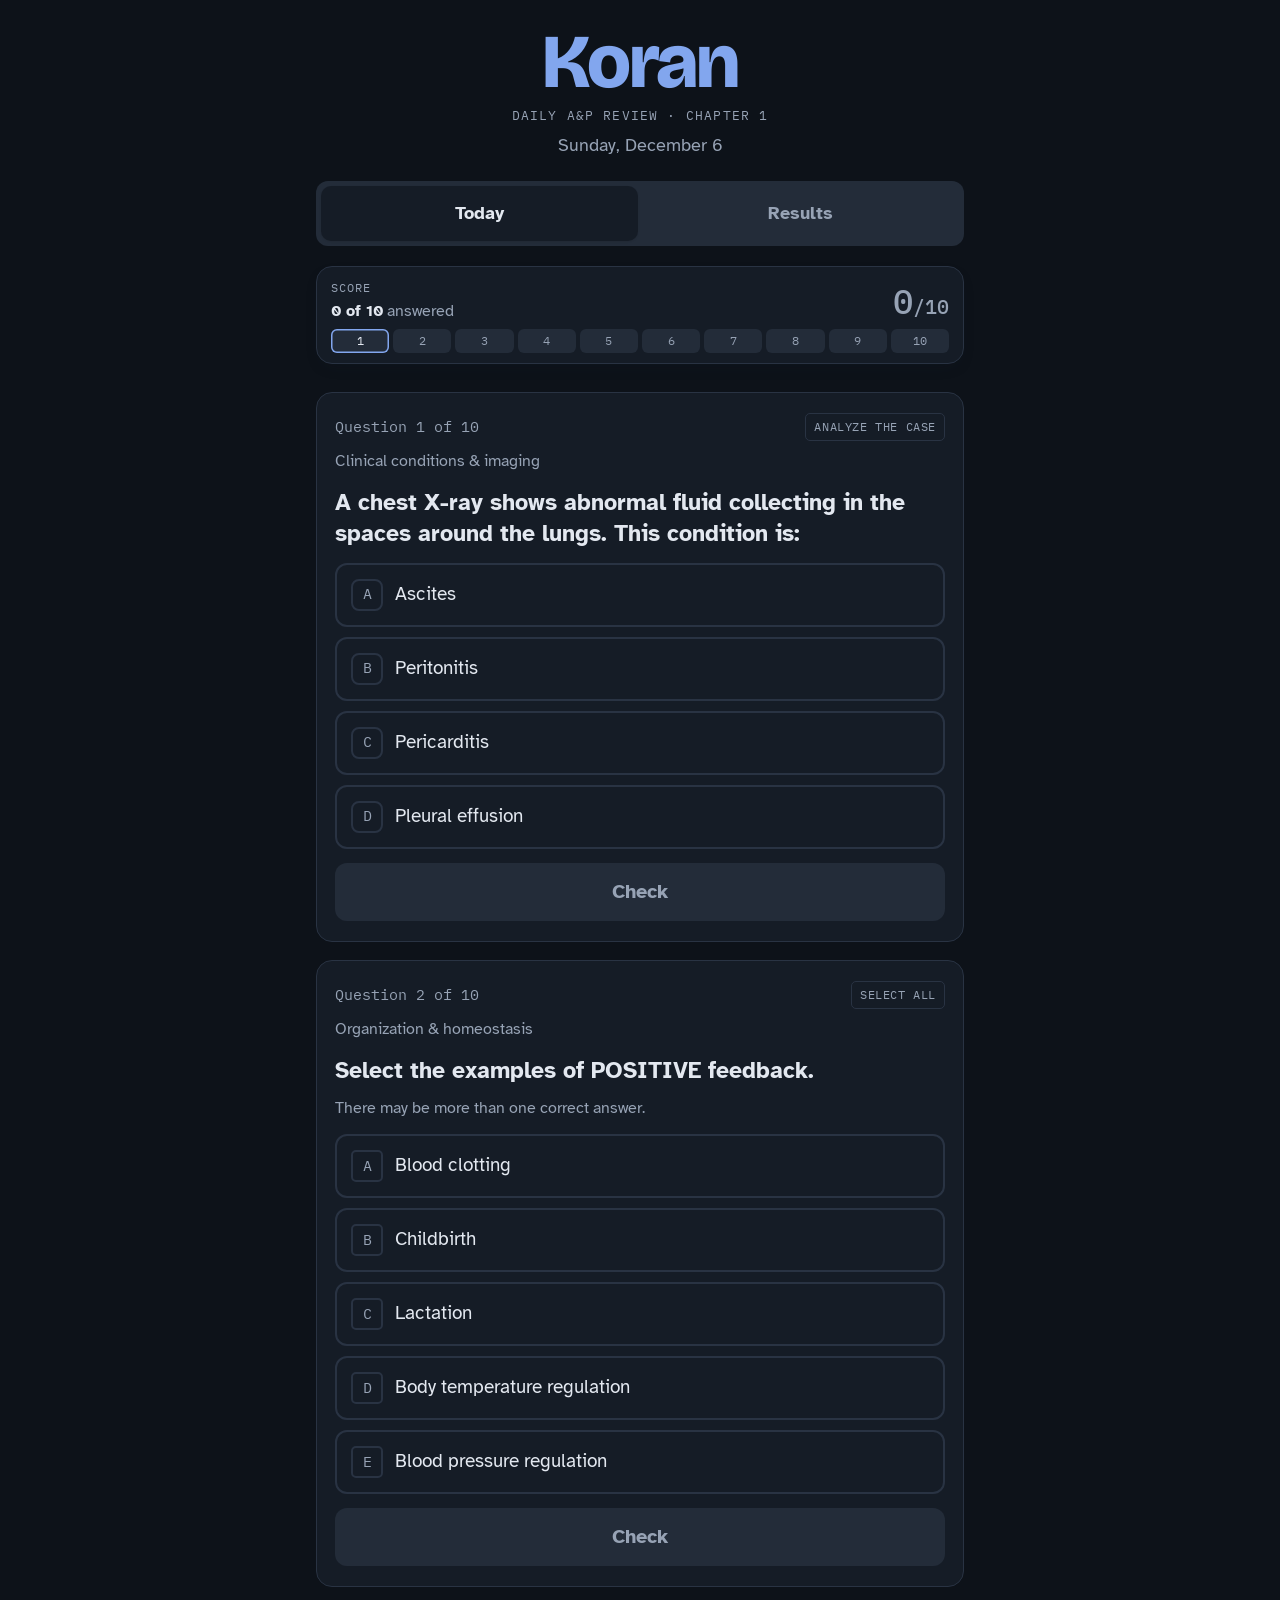
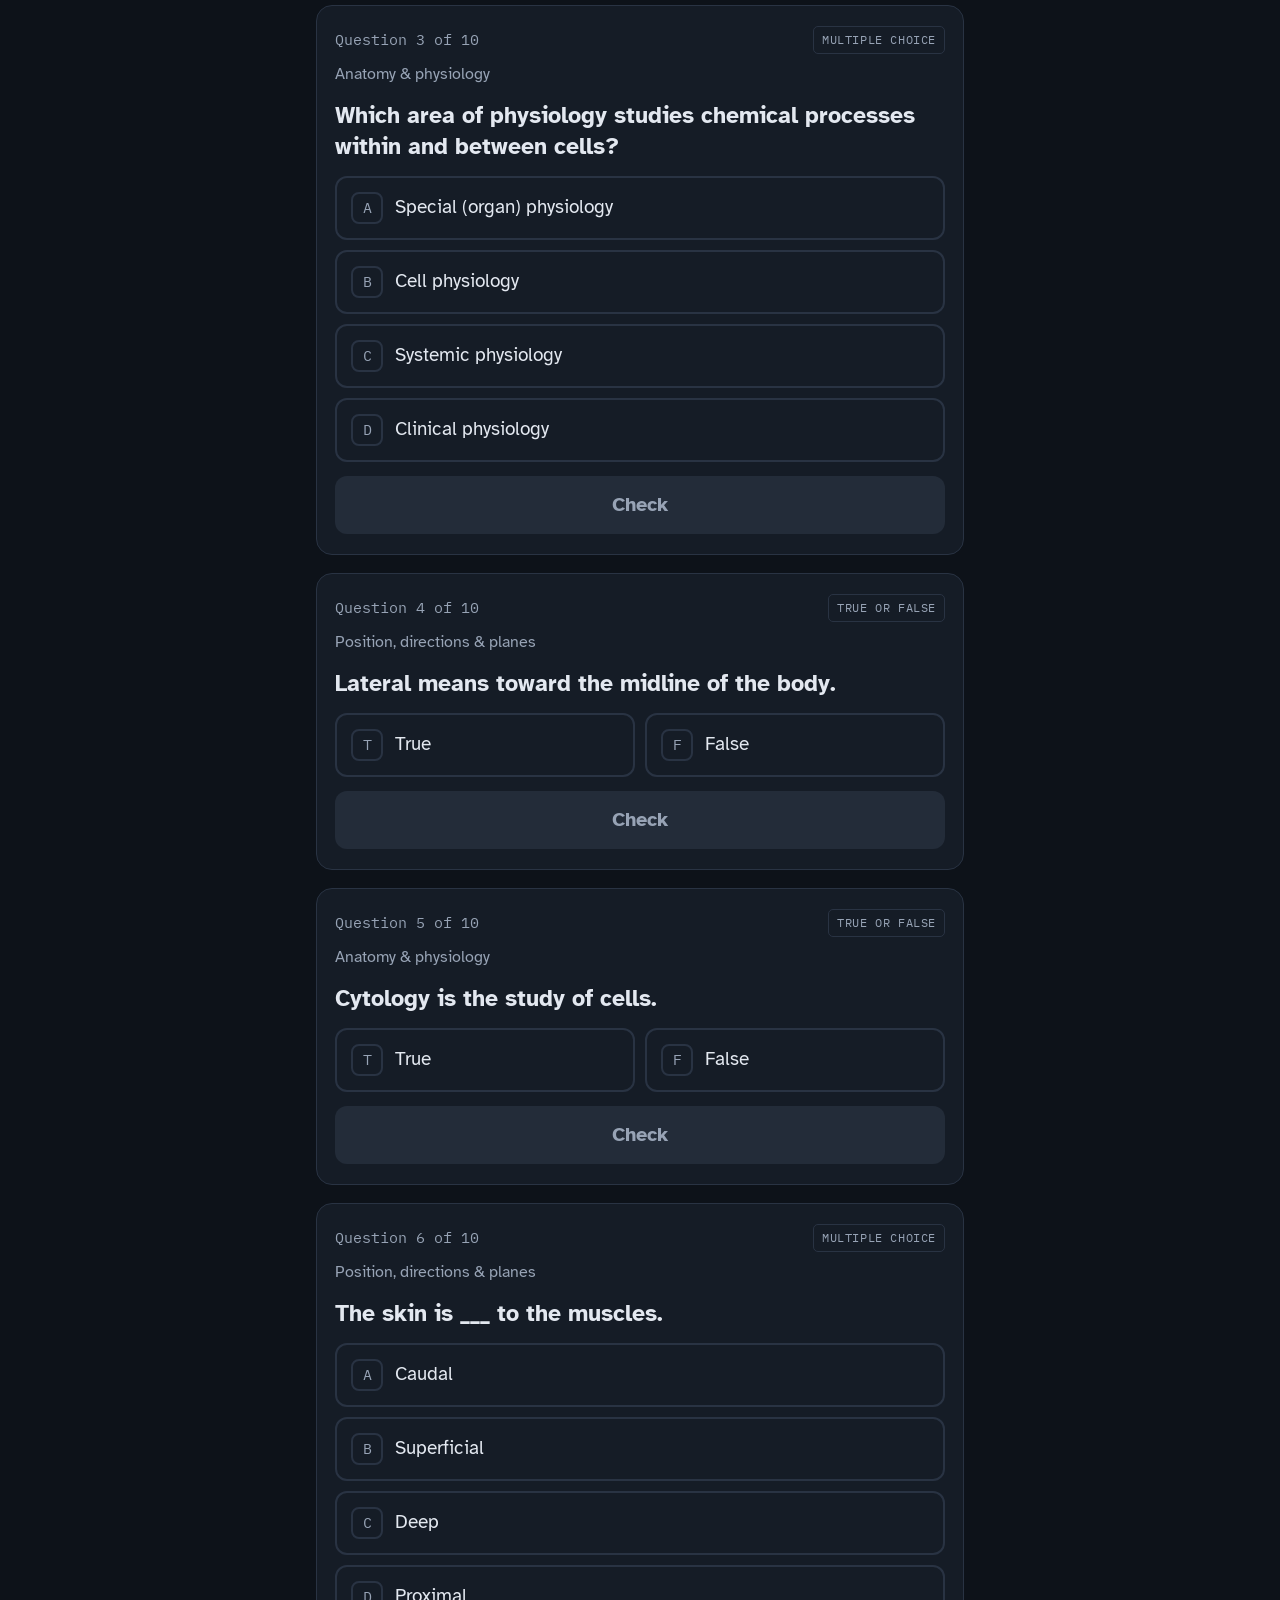
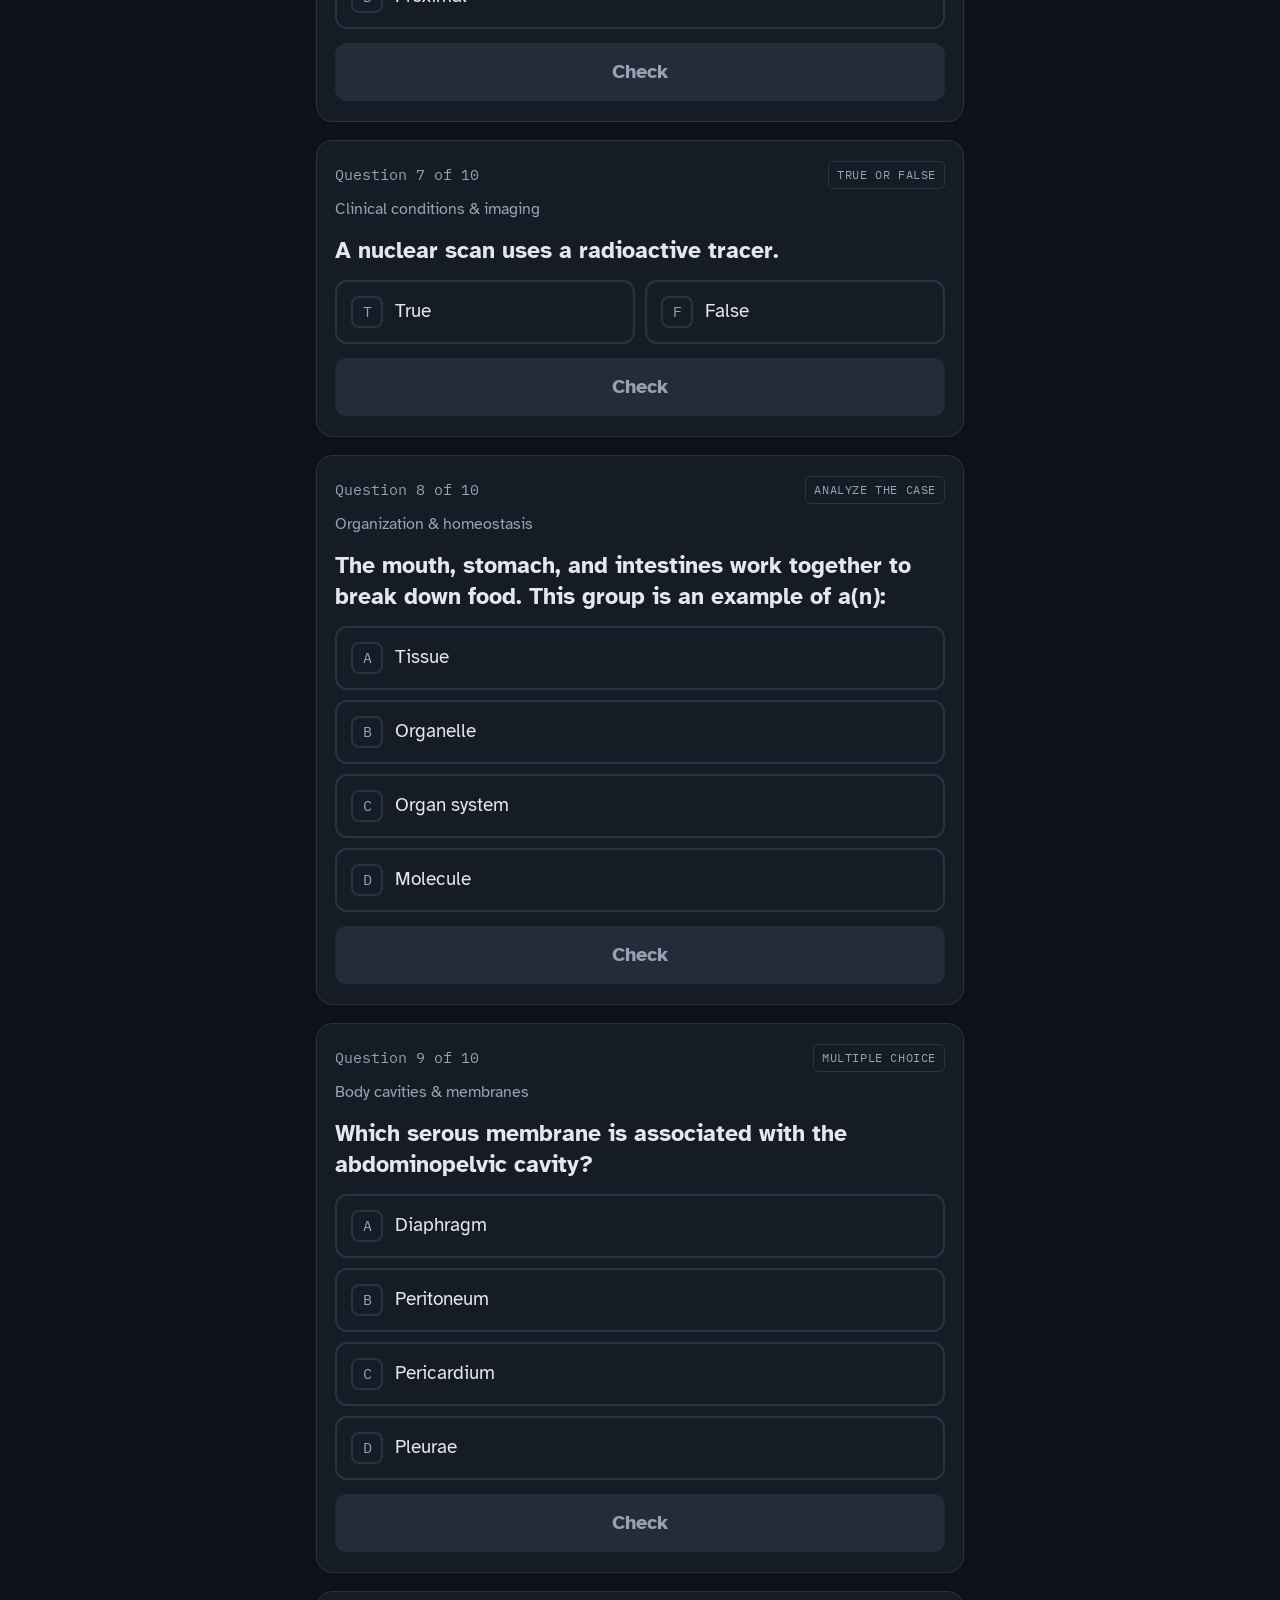
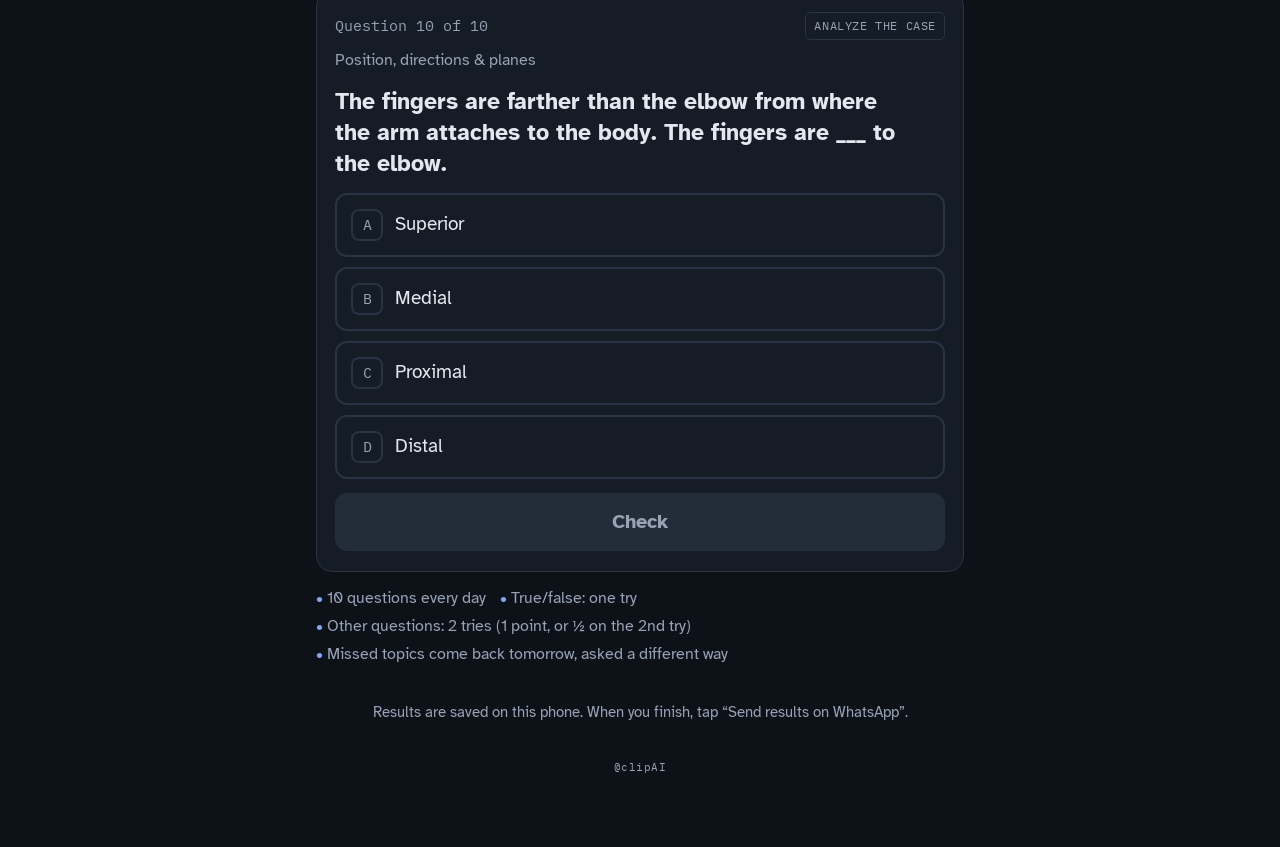
==== index.html @ d3253c6b "A&P Daily Review (Koran) — Chapter 1 dashboard Static dashboard for daily A&P review: 10 questions/d" ====
<!doctype html>
<html lang="en">
<head>
  <meta charset="utf-8">
  <meta name="viewport" content="width=device-width, initial-scale=1">
  <meta name="theme-color" content="#0D1219">
  <meta name="apple-mobile-web-app-capable" content="yes">
  <meta name="apple-mobile-web-app-title" content="A&amp;P Review">
  <title>Koran · A&amp;P Chapter 1</title>
  <link rel="preconnect" href="https://fonts.googleapis.com">
<link rel="preconnect" href="https://fonts.gstatic.com" crossorigin>
<link rel="stylesheet" href="https://fonts.googleapis.com/css2?family=Atkinson+Hyperlegible:ital,wght@0,400;0,700;1,400&family=Bricolage+Grotesque:opsz,wght@12..96,600;12..96,800&family=IBM+Plex+Mono:wght@400;500&display=swap">
  <link rel="stylesheet" href="css/styles.css">
</head>
<body>
<div class="wrap">
  <header class="top">
    <h1>Koran</h1>
    <div class="eyebrow">Daily A&amp;P Review · Chapter 1</div>
    <div class="dateline" id="dateline"></div>
  </header>

  <div class="tabs" role="tablist" aria-label="Sections">
    <button class="tab" id="tab-today" role="tab" aria-selected="true" aria-controls="view-today">Today</button>
    <button class="tab" id="tab-results" role="tab" aria-selected="false" aria-controls="view-results">Results</button>
  </div>

  <section id="view-today" role="tabpanel" aria-labelledby="tab-today" style="display:grid;gap:14px">
    <div class="axon-card" id="axon-card" aria-live="polite">
      <div class="axon-legend">
        <div class="axon-text"><span class="label" id="score-label">Score</span><span id="status">0 of 10 answered</span></div>
        <div class="score" id="score">0<small>/10</small></div>
      </div>
      <div class="segs" id="segs" aria-label="Today's progress"></div>
    </div>
    <p class="nojs" id="nojs">This preview only shows the questions. To answer them, open the file in Safari or Chrome.</p>
    <div id="summary"></div>
    <div id="questions"><div class="loading">Getting your questions ready…</div></div>
    <div class="how">
      <span>10 questions every day</span>
      <span>True/false: one try</span>
      <span>Other questions: 2 tries (1 point, or ½ on the 2nd try)</span>
      <span>Missed topics come back tomorrow, asked a different way</span>
    </div>
  </section>

  <section id="view-results" role="tabpanel" aria-labelledby="tab-results" hidden>
    <div id="results"></div>
  </section>

  <p class="foot" id="storeNote"></p>
  <p class="brand">@clipAI</p>
</div>
<script src="js/config.js"></script>
<script src="js/bank.js"></script>
<script src="js/app.js"></script>
</body>
</html>
---- css/styles.css ----
:root {
  color-scheme: dark;
  --ground: #0D1219;
  --surface: #151C26;
  --ink: #E3E8F0;
  --muted: #97A3B5;
  --line: #293343;
  --blue: #82A6EE;
  --blue-tint: #1A2944;
  --violet: #C89EDD;
  --violet-tint: #2A1F34;
  --ok: #5EC592;
  --ok-tint: #133021;
  --bad: #EF877D;
  --bad-tint: #3A1D1B;
  --seg-empty: #232C39;
  --on-blue: #0D1219;
  --f-display: "Bricolage Grotesque", "Avenir Next", "Segoe UI", system-ui, sans-serif;
  --f-body: "Atkinson Hyperlegible", "Segoe UI", system-ui, -apple-system, sans-serif;
  --f-mono: "IBM Plex Mono", ui-monospace, "SFMono-Regular", Menlo, monospace;
}
* { box-sizing: border-box; }
[hidden] { display: none !important; }
#results { display: grid; gap: 14px; }
html { -webkit-text-size-adjust: 100%; }
body {
  background: var(--ground);
  color: var(--ink);
  font-family: var(--f-body);
  font-size: 18px;
  line-height: 1.5;
}
.wrap { max-width: 680px; margin: 0 auto; padding-inline: 16px; padding-block: 14px 64px; display: grid; gap: 20px; }
button { font: inherit; color: inherit; }
:focus-visible { outline: 2.5px solid var(--blue); outline-offset: 2px; }

/* ── header ── */
.top { display: grid; gap: 6px; justify-items: center; text-align: center; padding-block: 0 2px; }
.eyebrow { font-family: var(--f-mono); font-size: 13px; letter-spacing: .09em; text-transform: uppercase; color: var(--muted); }
h1 { font-family: var(--f-display); font-weight: 800; font-size: clamp(56px, 17vw, 76px); line-height: 1; letter-spacing: -0.03em; margin: 2px 0 0; color: var(--blue); text-wrap: balance; }
.dateline { font-size: 18px; color: var(--muted); }
.dateline::first-letter { text-transform: uppercase; }

/* ── tabs ── */
.tabs { display: grid; grid-template-columns: 1fr 1fr; gap: 4px; padding: 5px; background: var(--seg-empty); border-radius: 12px; }
.tab { border: 0; background: transparent; padding: 14px 8px; border-radius: 10px; font-weight: 700; font-size: 18px; color: var(--muted); cursor: pointer; }
.tab[aria-selected="true"] { background: var(--surface); color: var(--ink); box-shadow: 0 1px 2px rgb(0 0 0 / .08); }

/* ── axon progress ── */
.axon-card { position: sticky; top: 8px; z-index: 5; background: var(--surface); border: 1px solid var(--line); border-radius: 16px; padding: 12px 14px 10px; display: grid; gap: 6px; box-shadow: 0 6px 18px -10px rgb(20 29 43 / .35); }
.axon-card .label { font-family: var(--f-mono); font-size: 12px; letter-spacing: .08em; text-transform: uppercase; color: var(--muted); }
.axon-card.final { border-color: var(--blue); }
.axon-row { display: flex; align-items: center; gap: 14px; }
.axon-row svg { flex: 1; min-width: 0; height: auto; display: block; }
.score { font-family: var(--f-mono); font-weight: 500; font-size: 34px; line-height: 1; font-variant-numeric: tabular-nums; white-space: nowrap; }
.score small { font-size: 20px; color: var(--muted); }
#axon { width: 100%; height: auto; display: block; }
.axon-legend { display: flex; align-items: center; justify-content: space-between; gap: 6px 14px; font-size: 16px; color: var(--muted); }
.axon-text { display: grid; gap: 2px; }
.axon-legend b { color: var(--ink); }
.ax-line { stroke: var(--muted); stroke-width: 2; fill: none; }
.ax-soma { fill: var(--violet); }
.ax-nuc { fill: var(--surface); }
.ax-den { stroke: var(--violet); stroke-width: 2.2; stroke-linecap: round; fill: none; }
.seg { fill: var(--seg-empty); stroke: var(--line); stroke-width: 1; transition: fill .35s ease; }
.seg.ok { fill: var(--blue); stroke: var(--blue); }
.seg.bad { fill: var(--bad); stroke: var(--bad); }
.seg.half { fill: color-mix(in srgb, var(--blue) 50%, var(--seg-empty)); stroke: var(--blue); }
.seg.now { stroke: var(--blue); stroke-width: 2; stroke-dasharray: 3 2.5; }
.ax-knob { fill: var(--muted); }
.ax-knob.lit { fill: var(--blue); }
.seg-num { font-family: var(--f-mono); font-size: 10.5px; fill: var(--muted); text-anchor: middle; }
.seg-num.on { fill: var(--on-blue); }

/* ── question cards ── */
#questions { display: grid; gap: 18px; }
.q { background: var(--surface); border: 1px solid var(--line); border-radius: 16px; padding: 20px 18px; display: grid; gap: 14px; }
.q-head { display: flex; flex-wrap: wrap; align-items: center; gap: 6px 8px; }
.q-num { font-family: var(--f-mono); font-size: 14.5px; color: var(--muted); margin-right: auto; font-variant-numeric: tabular-nums; }
.chip { font-family: var(--f-mono); font-size: 12px; letter-spacing: .05em; text-transform: uppercase; padding: 4px 8px; border-radius: 5px; border: 1px solid var(--line); color: var(--muted); white-space: nowrap; }
.chip.review { border-color: transparent; background: var(--violet-tint); color: var(--violet); font-weight: 500; }
.q-topic { font-size: 16px; color: var(--muted); margin-top: -6px; }
.q-text { font-family: var(--f-body); font-weight: 700; font-size: 23px; line-height: 1.35; margin: 0; text-wrap: pretty; }
.hint { font-size: 16px; color: var(--muted); margin: -4px 0 0; }
.opts { display: grid; gap: 10px; }
.opts.tf { grid-template-columns: 1fr 1fr; }
.opt { display: flex; align-items: flex-start; gap: 12px; width: 100%; min-height: 60px; text-align: left; background: var(--surface); border: 2px solid var(--line); border-radius: 12px; padding: 14px 14px; cursor: pointer; line-height: 1.35; font-size: 19px; align-items: center; transition: border-color .15s, background-color .15s; }
.opt:hover:not(:disabled) { border-color: var(--blue); }
.opt .key { flex: none; display: inline-grid; place-items: center; width: 32px; height: 32px; border-radius: 8px; border: 2px solid var(--line); font-family: var(--f-mono); font-size: 15px; color: var(--muted); }
.opt.multi .key { border-radius: 5px; }
.opt[aria-pressed="true"] { border-color: var(--blue); background: var(--blue-tint); }
.opt[aria-pressed="true"] .key { background: var(--blue); border-color: var(--blue); color: var(--on-blue); }
.opt:disabled { cursor: default; }
.opt.is-correct { border-color: var(--ok); background: var(--ok-tint); }
.opt.is-correct .key { background: var(--ok); border-color: var(--ok); color: var(--surface); }
.opt.is-wrong { border-color: var(--bad); background: var(--bad-tint); }
.opt.is-wrong .key { background: var(--bad); border-color: var(--bad); color: var(--surface); }
.opt.is-dim { opacity: .55; }
.opt.is-struck { opacity: .6; border-style: dashed; border-color: var(--bad); }
.opt.is-struck span:last-child { text-decoration: line-through; text-decoration-color: var(--bad); }
.opt.is-struck .key { border-color: var(--bad); color: var(--bad); }
.check { width: 100%; min-height: 58px; border: 0; border-radius: 12px; background: var(--blue); color: var(--on-blue); font-weight: 700; font-size: 20px; padding: 14px 20px; cursor: pointer; }
.check:disabled { background: var(--seg-empty); color: var(--muted); cursor: default; }

.fb { border-radius: 12px; padding: 16px; display: grid; gap: 8px; font-size: 18px; }
.fb.ok { background: var(--ok-tint); }
.fb.bad { background: var(--bad-tint); }
.fb.try { background: color-mix(in srgb, #D08A1E 16%, var(--surface)); }
.fb.try .fb-title { color: color-mix(in srgb, #D08A1E 70%, var(--ink)); }
.fb.try .mark { background: #D08A1E; }
.fb-title { font-weight: 700; display: flex; align-items: center; gap: 8px; }
.fb.ok .fb-title { color: var(--ok); }
.fb.bad .fb-title { color: var(--bad); }
.fb p { margin: 0; max-width: 62ch; }
.fb .answer b { font-weight: 700; }
.fb .why { font-size: 18px; }
.fb .later { font-size: 16px; color: var(--muted); }
.fb details summary { cursor: pointer; font-size: 17px; padding-block: 4px; color: var(--ok); font-weight: 700; }
.fb details p { margin-top: 6px; font-size: 18px; }
.mark { flex: none; display: inline-grid; place-items: center; width: 26px; height: 26px; border-radius: 50%; color: var(--surface); font-size: 16px; line-height: 1; }
.fb.ok .mark { background: var(--ok); }
.fb.bad .mark { background: var(--bad); }

/* ── summary ── */
.summary { background: var(--blue-tint); border-radius: 18px; padding: 22px 18px; display: grid; gap: 14px; }
.summary h2 { font-family: var(--f-mono); font-weight: 500; font-size: 56px; font-variant-numeric: tabular-nums; letter-spacing: -0.02em; margin: 0; line-height: 1.1; text-wrap: balance; }
.summary p { margin: 0; }
.summary h2 small { font-size: 26px; color: var(--muted); }
.summary .msg { font-family: var(--f-display); font-weight: 800; font-size: 26px; line-height: 1.15; }
.summary .label { font-family: var(--f-mono); font-size: 14px; letter-spacing: .06em; text-transform: uppercase; color: var(--blue); font-weight: 500; }
.summary ul { margin: 0; padding-left: 20px; }
.share { display: grid; gap: 10px; }
.btn { display: flex; justify-content: center; align-items: center; gap: 6px; min-height: 56px; border-radius: 12px; padding: 12px 16px; font-weight: 700; font-size: 18px; text-decoration: none; cursor: pointer; border: 1.5px solid var(--blue); color: var(--blue); background: transparent; }
.btn.solid { background: var(--blue); color: var(--on-blue); }
.small { font-size: 16px; color: var(--muted); }

.loading { background: var(--surface); border: 1px dashed var(--line); border-radius: 14px; padding: 22px 16px; color: var(--muted); text-align: center; }
.nojs { margin: 0; background: var(--violet-tint); color: var(--ink); border-radius: 12px; padding: 0 16px; font-size: 17px; opacity: 0; max-height: 0; overflow: hidden; animation: nojs-show .3s 3s forwards; }
@keyframes nojs-show { to { opacity: 1; max-height: 240px; padding-block: 14px; } }
.how { font-size: 16px; color: var(--muted); display: flex; flex-wrap: wrap; gap: 4px 14px; }
.how span::before { content: "• "; color: var(--blue); }

/* ── results ── */
.panel { background: var(--surface); border: 1px solid var(--line); border-radius: 16px; padding: 20px 18px; display: grid; gap: 14px; }
.panel h2 { font-family: var(--f-display); font-weight: 600; font-size: 24px; margin: 0; letter-spacing: -0.01em; }
.stats { display: grid; grid-template-columns: repeat(3, 1fr); gap: 10px; }
.stat { display: grid; gap: 2px; }
.stat .n { font-family: var(--f-mono); font-size: 32px; font-weight: 500; line-height: 1.1; font-variant-numeric: tabular-nums; }
.stat .l { font-size: 15px; color: var(--muted); line-height: 1.25; }
.strip { display: grid; grid-template-columns: repeat(14, minmax(0, 1fr)); gap: 4px; }
.cell { display: grid; gap: 3px; justify-items: center; }
.cell .box { width: 100%; aspect-ratio: 1; max-width: 100%; border-radius: 5px; display: grid; place-items: center; font-family: var(--f-mono); font-size: 12px; font-variant-numeric: tabular-nums; background: var(--seg-empty); color: var(--muted); }
.cell .box.s0 { background: var(--bad-tint); color: var(--bad); }
.cell .box.s1 { background: color-mix(in srgb, var(--blue) 22%, var(--seg-empty)); color: var(--ink); }
.cell .box.s2 { background: color-mix(in srgb, var(--blue) 38%, var(--seg-empty)); color: var(--ink); }
.cell .box.s3 { background: color-mix(in srgb, var(--blue) 58%, var(--seg-empty)); color: var(--on-blue); }
.cell .box.s4 { background: color-mix(in srgb, var(--blue) 78%, var(--seg-empty)); color: var(--on-blue); }
.cell .box.s5 { background: var(--blue); color: var(--on-blue); }
.cell .box.part { outline: 1.5px dashed var(--muted); outline-offset: -1.5px; }
.cell .box.today { box-shadow: 0 0 0 2px var(--ink); }
.cell .d { font-family: var(--f-mono); font-size: 11px; color: var(--muted); }
.topics { display: grid; gap: 10px; }
.trow { display: grid; gap: 4px; }
.trow .tl { display: flex; flex-wrap: wrap; justify-content: space-between; gap: 2px 8px; font-size: 17px; }
.trow .tl span:last-child { font-family: var(--f-mono); font-size: 14px; color: var(--muted); font-variant-numeric: tabular-nums; white-space: nowrap; }
.bar { height: 10px; border-radius: 4px; background: var(--seg-empty); overflow: hidden; display: flex; }
.bar i { display: block; height: 100%; }
.bar i.m { background: var(--blue); }
.bar i.r { background: var(--bad); }
.legend { display: flex; flex-wrap: wrap; gap: 4px 14px; font-size: 14.5px; color: var(--muted); }
.legend i { display: inline-block; width: 10px; height: 10px; border-radius: 2px; margin-right: 5px; vertical-align: -1px; }
.pills { display: flex; flex-wrap: wrap; gap: 6px; }
.pill { font-size: 16px; padding: 6px 11px; border-radius: 999px; background: var(--bad-tint); color: var(--bad); }
.history { display: grid; gap: 8px; }
.day { border: 1px solid var(--line); border-radius: 10px; }
.day summary { list-style: none; display: flex; align-items: center; gap: 10px; min-height: 56px; padding: 12px 14px; cursor: pointer; font-size: 17px; }
.day summary::-webkit-details-marker { display: none; }
.day summary .dd { margin-right: auto; }
.day summary .dd::first-letter { text-transform: uppercase; }
.badge { font-family: var(--f-mono); font-size: 15px; font-variant-numeric: tabular-nums; padding: 3px 8px; border-radius: 6px; background: var(--blue-tint); color: var(--blue); white-space: nowrap; }
.badge.low { background: var(--bad-tint); color: var(--bad); }
.badge.inc { background: var(--seg-empty); color: var(--muted); }
.day .rows { display: grid; gap: 0; border-top: 1px solid var(--line); }
.drow { display: grid; grid-template-columns: 24px 1fr; gap: 8px; padding: 12px 14px; border-top: 1px solid var(--line); font-size: 16.5px; }
.drow:first-child { border-top: 0; }
.drow .ic { font-weight: 700; }
.drow .ic.y { color: var(--ok); }
.drow .ic.n { color: var(--bad); }
.drow .ic.h { color: var(--blue); }
.stat .n small { font-size: 16px; color: var(--muted); }
.drow .nm { font-weight: 700; }
.drow .qq { color: var(--muted); }
.empty { color: var(--muted); font-size: 17px; margin: 0; }
.brand { margin: 0; text-align: center; font-family: var(--f-mono); font-size: 11px; letter-spacing: .04em; color: var(--muted); }
.foot { font-size: 15px; color: var(--muted); text-align: center; }
.toast { position: fixed; left: 50%; bottom: 18px; transform: translateX(-50%); background: var(--ink); color: var(--ground); padding: 12px 16px; border-radius: 12px; font-size: 17px; max-width: calc(100% - 32px); }

@media (max-width: 380px) {
  .stat .n { font-size: 26px; }
}
@media (prefers-reduced-motion: reduce) {
  * { transition: none !important; scroll-behavior: auto !important; }
}

/* ── progress segments ── */
.segs { display: grid; grid-template-columns: repeat(10, 1fr); gap: 4px; }
.segs .seg { height: 24px; border-radius: 6px; background: var(--seg-empty); display: grid; place-items: center; font-family: var(--f-mono); font-size: 11.5px; color: var(--muted); }
.segs .seg.now { box-shadow: inset 0 0 0 1.5px var(--blue); color: var(--ink); }
.segs .seg.ok { background: var(--blue); color: var(--on-blue); }
.segs .seg.half { background: color-mix(in srgb, var(--blue) 50%, var(--seg-empty)); color: var(--ink); }
.segs .seg.bad { background: var(--bad); color: var(--surface); }
/* ── diagrams ── */
.figure { display: grid; place-items: center; background: var(--ground); border: 1px solid var(--line); border-radius: 12px; padding: 10px; }
.dia { width: 100%; max-width: 260px; height: auto; display: block; }
.dia-body { fill: var(--seg-empty); stroke: var(--muted); stroke-width: 1.5; }
.dia-hi { fill: var(--blue); opacity: .85; }
.dia-line { stroke: var(--ink); stroke-width: 2; }
.dia-cut { stroke: var(--bad); stroke-width: 3; stroke-dasharray: 8 6; }
.dia-navel { fill: var(--ink); }
.dia-lbl { fill: var(--ink); font-family: var(--f-mono); font-size: 16px; font-weight: 500; text-anchor: middle; }
.dia-lbl2 { fill: var(--muted); font-family: var(--f-mono); font-size: 12px; text-anchor: middle; }
.dia-cap { fill: var(--muted); font-family: var(--f-mono); font-size: 11px; text-anchor: middle; }
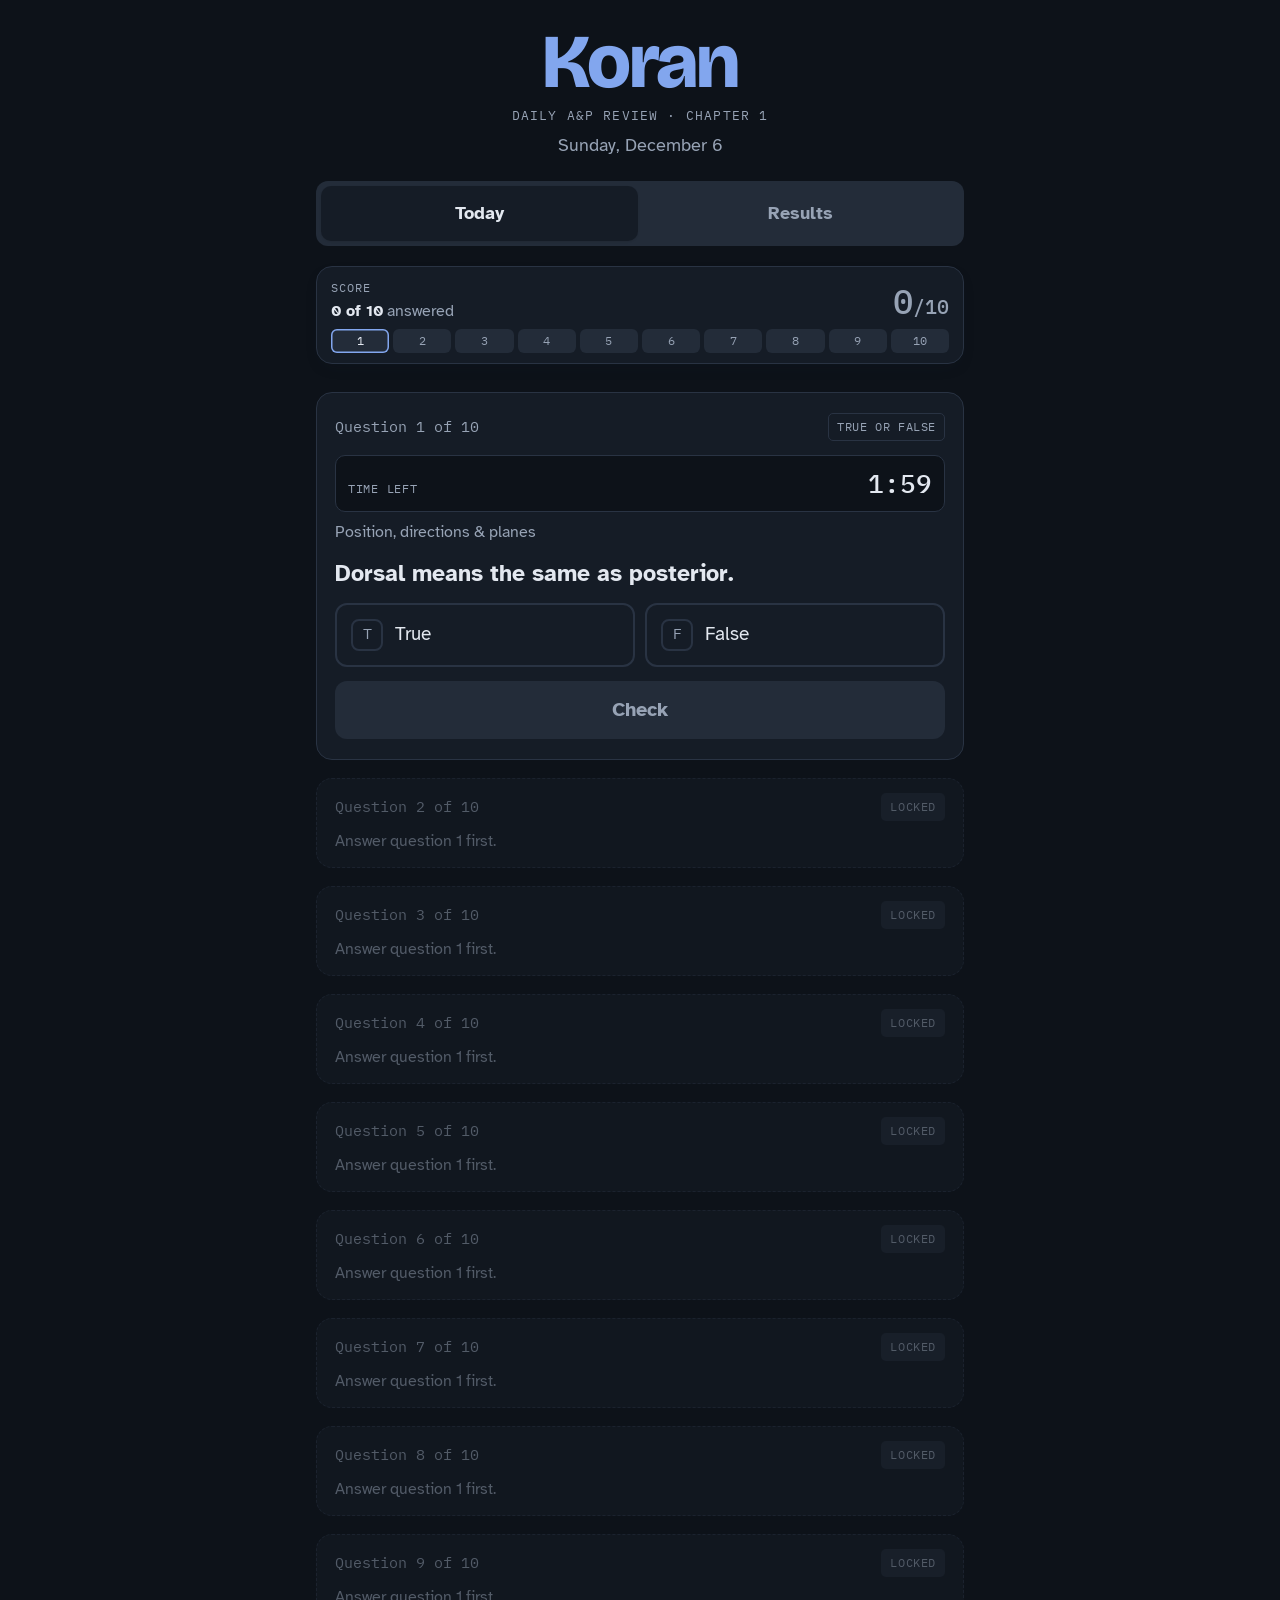
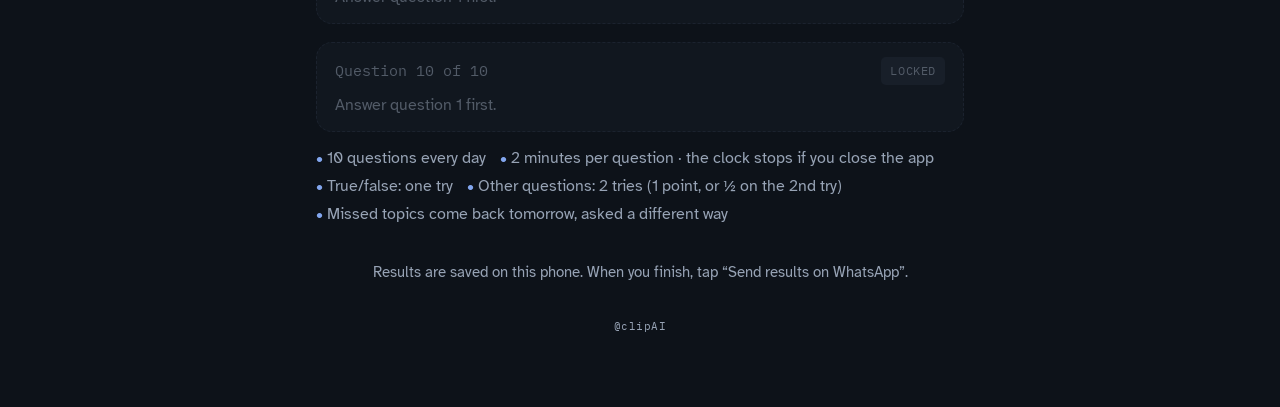
==== commit 5b959c10: "One question at a time, a 2-minute clock, and a gated retake Rules Irene added:  - Sequential: only " ====
--- a/index.html
+++ b/index.html
@@ -38,6 +38,7 @@
     <div id="questions"><div class="loading">Getting your questions ready…</div></div>
     <div class="how">
       <span>10 questions every day</span>
+      <span>2 minutes per question · the clock stops if you close the app</span>
       <span>True/false: one try</span>
       <span>Other questions: 2 tries (1 point, or ½ on the 2nd try)</span>
       <span>Missed topics come back tomorrow, asked a different way</span>
--- a/css/styles.css
+++ b/css/styles.css
@@ -220,3 +220,31 @@
 .dia-lbl { fill: var(--ink); font-family: var(--f-mono); font-size: 16px; font-weight: 500; text-anchor: middle; }
 .dia-lbl2 { fill: var(--muted); font-family: var(--f-mono); font-size: 12px; text-anchor: middle; }
 .dia-cap { fill: var(--muted); font-family: var(--f-mono); font-size: 11px; text-anchor: middle; }
+
+/* ── the 2-minute clock on the question he is on ── */
+.timer { display: flex; align-items: baseline; justify-content: space-between; gap: 10px; padding: 8px 12px; border-radius: 10px; background: var(--ground); border: 1px solid var(--line); }
+.t-label { font-family: var(--f-mono); font-size: 12px; letter-spacing: .06em; text-transform: uppercase; color: var(--muted); }
+.t-val { font-family: var(--f-mono); font-size: 26px; font-weight: 500; font-variant-numeric: tabular-nums; color: var(--ink); }
+.timer.low { border-color: var(--bad); background: var(--bad-tint); }
+.timer.low .t-val { color: var(--bad); animation: tpulse 1s ease-in-out infinite; }
+.timer.low .t-label { color: var(--bad); }
+@keyframes tpulse { 50% { opacity: .45; } }
+@media (prefers-reduced-motion: reduce) { .timer.low .t-val { animation: none; } }
+
+/* ── questions that are not his turn yet ── */
+.q.locked { opacity: .5; padding: 14px 18px; gap: 8px; border-style: dashed; }
+.chip.lock { border-color: transparent; background: var(--seg-empty); }
+.lock-note { margin: 0; font-size: 16px; color: var(--muted); }
+
+/* ── low score: study these, then the test reopens ── */
+.study { background: var(--ground); border: 1px solid var(--line); border-radius: 14px; padding: 16px; display: grid; gap: 10px; }
+.study-h { font-family: var(--f-display); font-weight: 800; font-size: 21px; line-height: 1.2; color: var(--violet); }
+.study-list { margin: 0; padding-left: 20px; display: grid; gap: 12px; }
+.study-list li { font-size: 17px; }
+.study-list li b { display: block; color: var(--ink); font-size: 18px; }
+.study-list li span { display: block; color: var(--muted); margin-top: 2px; }
+.retake { display: grid; gap: 8px; }
+.retake .small { color: var(--muted); font-size: 16px; }
+.btn:disabled { border-color: var(--line); background: var(--seg-empty); color: var(--muted); cursor: default; }
+.btn:disabled span { font-family: var(--f-mono); font-variant-numeric: tabular-nums; }
+.summary .small { font-size: 16px; color: var(--muted); }
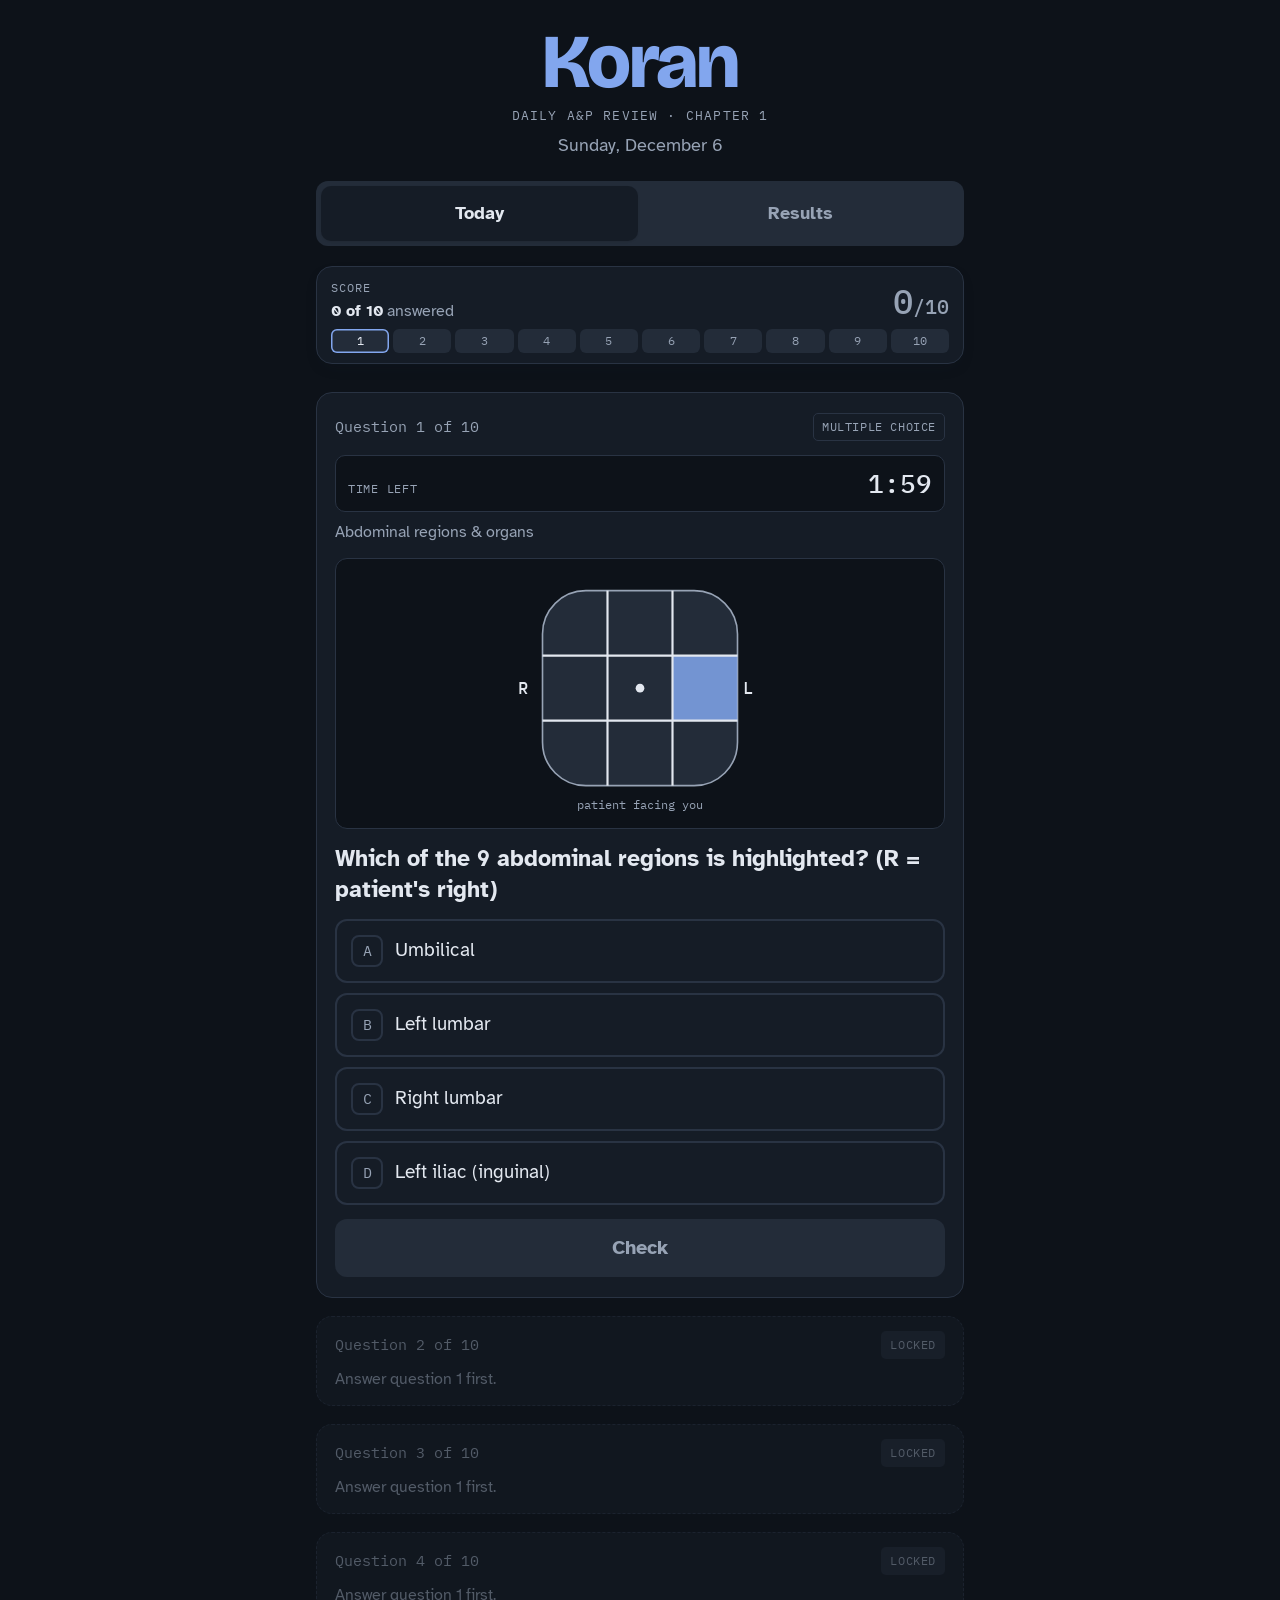
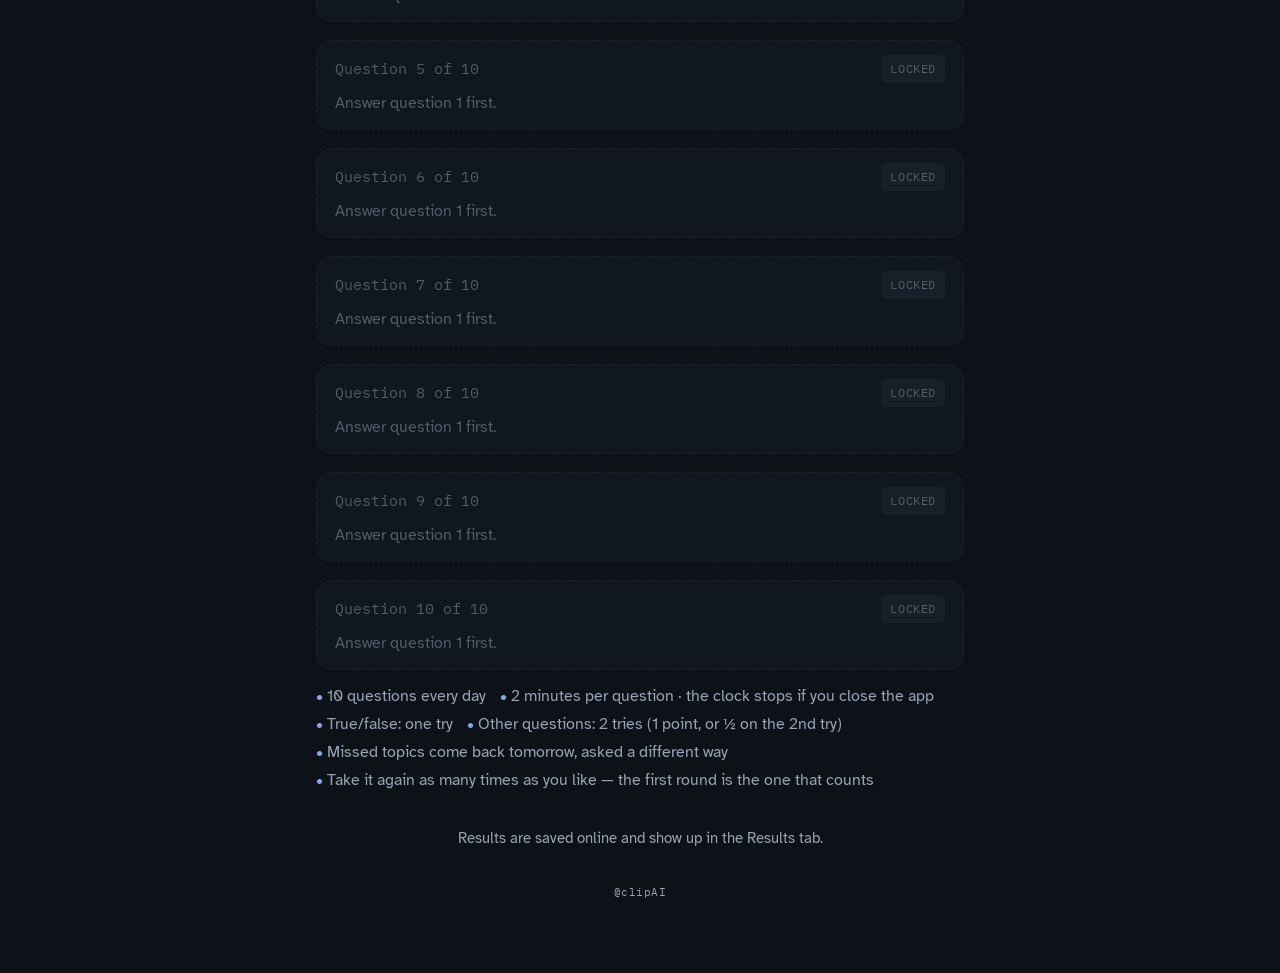
==== commit 9646ad88: "Unlimited rounds per day, every one recorded Irene: he can take the test as many times as he wants i" ====
--- a/index.html
+++ b/index.html
@@ -42,6 +42,7 @@
       <span>True/false: one try</span>
       <span>Other questions: 2 tries (1 point, or ½ on the 2nd try)</span>
       <span>Missed topics come back tomorrow, asked a different way</span>
+      <span>Take it again as many times as you like — the first round is the one that counts</span>
     </div>
   </section>
 
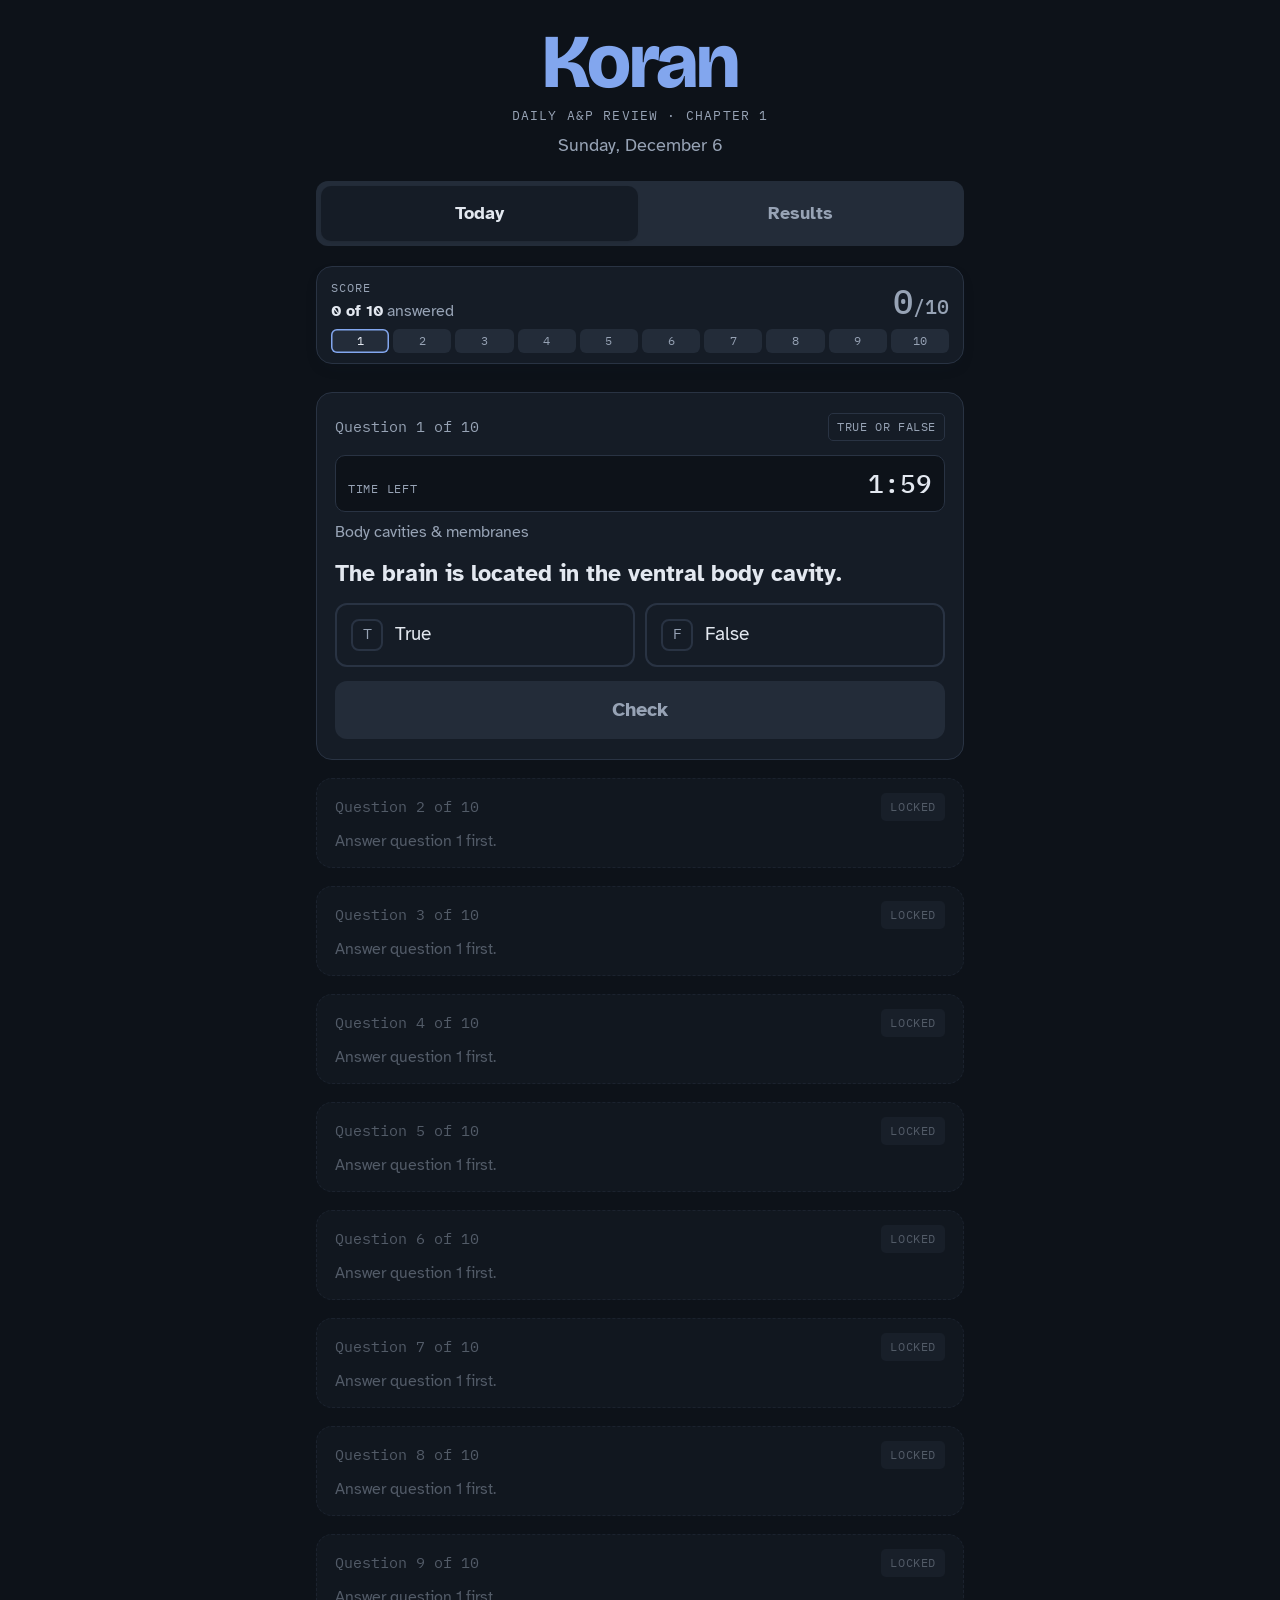
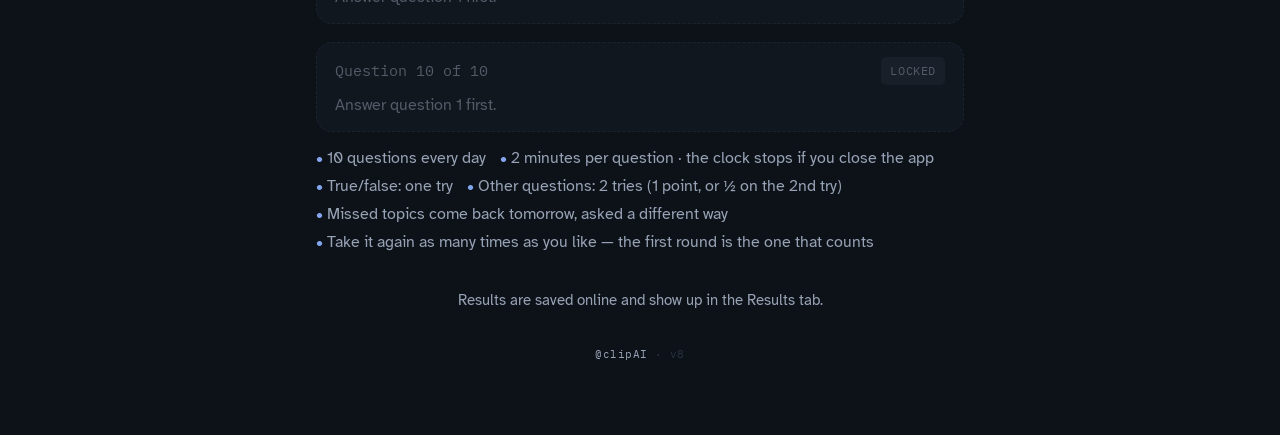
==== commit 5d15756a: "Add a Start over button, and stop phones running stale rules Irene added the dashboard to her home s" ====
--- a/index.html
+++ b/index.html
@@ -10,7 +10,9 @@
   <link rel="preconnect" href="https://fonts.googleapis.com">
 <link rel="preconnect" href="https://fonts.gstatic.com" crossorigin>
 <link rel="stylesheet" href="https://fonts.googleapis.com/css2?family=Atkinson+Hyperlegible:ital,wght@0,400;0,700;1,400&family=Bricolage+Grotesque:opsz,wght@12..96,600;12..96,800&family=IBM+Plex+Mono:wght@400;500&display=swap">
-  <link rel="stylesheet" href="css/styles.css">
+  <!-- ?v= is bumped on every deploy: phones (and home-screen apps especially) hold on to the
+       old files otherwise, and a stale app.js means stale rules. Bump it when you change js/ or css/. -->
+  <link rel="stylesheet" href="css/styles.css?v=8">
 </head>
 <body>
 <div class="wrap">
@@ -33,6 +35,7 @@
       </div>
       <div class="segs" id="segs" aria-label="Today's progress"></div>
     </div>
+    <div id="actions"></div>
     <p class="nojs" id="nojs">This preview only shows the questions. To answer them, open the file in Safari or Chrome.</p>
     <div id="summary"></div>
     <div id="questions"><div class="loading">Getting your questions ready…</div></div>
@@ -51,10 +54,10 @@
   </section>
 
   <p class="foot" id="storeNote"></p>
-  <p class="brand">@clipAI</p>
+  <p class="brand">@clipAI<span id="ver"></span></p>
 </div>
-<script src="js/config.js"></script>
-<script src="js/bank.js"></script>
-<script src="js/app.js"></script>
+<script src="js/config.js?v=8"></script>
+<script src="js/bank.js?v=8"></script>
+<script src="js/app.js?v=8"></script>
 </body>
 </html>
--- a/css/styles.css
+++ b/css/styles.css
@@ -248,3 +248,10 @@
 .btn:disabled { border-color: var(--line); background: var(--seg-empty); color: var(--muted); cursor: default; }
 .btn:disabled span { font-family: var(--f-mono); font-variant-numeric: tabular-nums; }
 .summary .small { font-size: 16px; color: var(--muted); }
+
+/* ── Start over / Take it again, kept in view under the score card ── */
+#actions:empty { display: none; }
+#actions { display: grid; }
+.btn.ghost { min-height: 48px; font-size: 17px; border-color: var(--line); color: var(--muted); background: transparent; }
+.btn.ghost:active { border-color: var(--blue); color: var(--blue); }
+.brand #ver { color: var(--line); font-size: 11px; }
